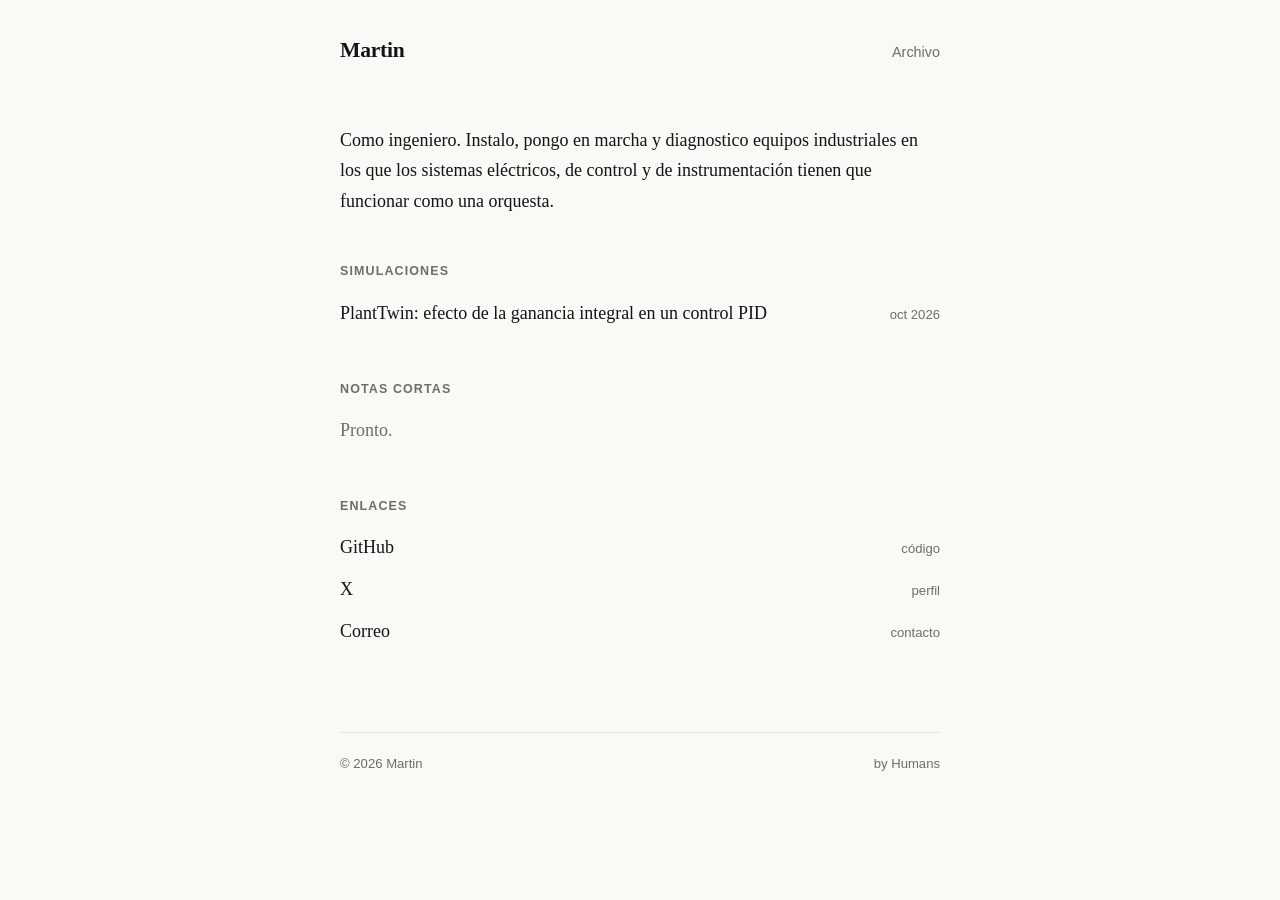
==== index.html @ bfd42780 "Revise introduction text in index.html Refine the introduction paragraph for clarity and emphasis on" ====
<!doctype html>
<html lang="es">
<head>
  <meta charset="utf-8">
  <meta name="viewport" content="width=device-width, initial-scale=1">
  <title>Martin · Simulaciones</title>
  <meta name="description" content="Simulaciones, experimentos y notas técnicas sobre control, sistemas y automatización.">
  <meta property="og:type" content="website">
  <meta property="og:title" content="Martin · Simulaciones">
  <meta property="og:description" content="Simulaciones, experimentos y notas técnicas sobre control, sistemas y automatización.">
  <meta name="theme-color" content="#faf9f5" media="(prefers-color-scheme: light)">
  <meta name="theme-color" content="#191918" media="(prefers-color-scheme: dark)">
  <link rel="icon" href="data:image/svg+xml,%3Csvg xmlns='http://www.w3.org/2000/svg' viewBox='0 0 32 32'%3E%3Crect width='32' height='32' rx='7' fill='%23b5532f'/%3E%3Cpath d='M5 22 Q 11 4 16 16 T 27 10' fill='none' stroke='white' stroke-width='2.5' stroke-linecap='round'/%3E%3C/svg%3E">
  <link rel="stylesheet" href="assets/style.css">
  <link rel="stylesheet" href="assets/projects.css">
</head>
<body>
  <div class="wrap">

    <header class="site-header">
      <a class="site-title" href="./">Martin</a>
      <nav class="site-nav">
        <a href="archive.html">Archivo</a>
      </nav>
    </header>

    <main>
      <section class="intro">
        <p>
          Como ingeniero.
          Instalo, pongo en marcha y diagnostico equipos industriales
          en los que los sistemas eléctricos, de control y de instrumentación tienen que funcionar como una orquesta.
        </p>
        <p>
          
        </p>
      </section>

      <h2>Simulaciones</h2>
      <ul class="entries" data-posts="simulacion"></ul>

      <h2>Notas cortas</h2>
      <ul class="entries" data-posts="nota"></ul>

      

      <h2>Enlaces</h2>
      <ul class="entries">
        <li><a href="https://github.com/erg0prox1">GitHub</a><span class="tag">código</span></li>
        <li><a href="https://www.linkedin.com/in/https://x.com/Moir137">X</a><span class="tag">perfil</span></li>
        <li><a href="mailto:beng4l4@proton.es">Correo</a><span class="tag">contacto</span></li>
      </ul>

      <noscript><p class="lead">Activa JavaScript para ver el listado, o entra al <a href="archive.html">archivo</a>.</p></noscript>
    </main>

    <footer class="site-footer">
      <span>© <span id="year">2026</span> Martin</span>
      <span>by Humans</span>
    </footer>

  </div>
  <script src="assets/posts.js"></script>
  <script src="assets/site.js"></script>
  <script src="assets/projects.js"></script>
  
</body>
</html>
---- assets/style.css ----
/* ==========================================================
   Template minimalista para blog de simulaciones
   Inspirado en la estructura editorial de darioamodei.com:
   una sola columna, serif, mucho aire, casi sin adornos.
   Para cambiar la identidad visual, edita solo las variables :root.
   ========================================================== */

:root {
  --bg: #faf9f5;
  --fg: #141413;
  --muted: #6e6d66;
  --rule: #e6e3d9;
  --accent: #b5532f;
  --code-bg: #f1efe7;

  --font-body: "Iowan Old Style", "Palatino Linotype", Palatino, Georgia, "Times New Roman", serif;
  --font-ui: -apple-system, BlinkMacSystemFont, "Segoe UI", Helvetica, Arial, sans-serif;
  --font-mono: ui-monospace, SFMono-Regular, Menlo, Consolas, monospace;

  --measure: 40rem; /* ancho de la columna de texto */
}

@media (prefers-color-scheme: dark) {
  :root {
    --bg: #191918;
    --fg: #ecebe4;
    --muted: #9b9a92;
    --rule: #2c2c2a;
    --accent: #e0825c;
    --code-bg: #232321;
  }
}

* { box-sizing: border-box; }

html { -webkit-text-size-adjust: 100%; }

body {
  margin: 0;
  background: var(--bg);
  color: var(--fg);
  font-family: var(--font-body);
  font-size: 1.125rem;
  line-height: 1.7;
  -webkit-font-smoothing: antialiased;
}

.wrap {
  max-width: var(--measure);
  margin: 0 auto;
  padding: 2rem 1.25rem 4rem;
}

/* ---------- Cabecera ---------- */
.site-header {
  display: flex;
  justify-content: space-between;
  align-items: baseline;
  margin-bottom: 3.5rem;
}

.site-title {
  font-size: 1.35rem;
  font-weight: 600;
  letter-spacing: -0.01em;
  color: var(--fg);
  text-decoration: none;
}

.site-nav a {
  font-family: var(--font-ui);
  font-size: 0.9rem;
  color: var(--muted);
  text-decoration: none;
  margin-left: 1.25rem;
}
.site-nav a:hover { color: var(--fg); }

/* ---------- Texto ---------- */
a { color: var(--fg); text-decoration-color: var(--rule); text-underline-offset: 3px; text-decoration-thickness: 1px; }
a:hover { text-decoration-color: var(--accent); }

h1, h2, h3 { line-height: 1.25; letter-spacing: -0.01em; }

h1 { font-size: 2.1rem; font-weight: 600; margin: 0 0 0.5rem; }

h2 {
  font-family: var(--font-ui);
  font-size: 0.78rem;
  font-weight: 600;
  text-transform: uppercase;
  letter-spacing: 0.09em;
  color: var(--muted);
  margin: 3rem 0 0.75rem;
}

.post h2 {
  font-family: var(--font-body);
  font-size: 1.5rem;
  text-transform: none;
  letter-spacing: -0.01em;
  color: var(--fg);
  margin: 2.5rem 0 0.5rem;
}

.post h3 { font-size: 1.15rem; margin: 2rem 0 0.25rem; }

p { margin: 0 0 1.15rem; }

.intro p:first-child { margin-top: 0; }

.lead { color: var(--muted); }

blockquote {
  margin: 1.5rem 0;
  padding-left: 1.1rem;
  border-left: 2px solid var(--rule);
  color: var(--muted);
}

hr { border: 0; border-top: 1px solid var(--rule); margin: 2.5rem 0; }

code, pre { font-family: var(--font-mono); font-size: 0.88em; }
code { background: var(--code-bg); padding: 0.1em 0.35em; border-radius: 4px; }
pre {
  background: var(--code-bg);
  padding: 1rem 1.1rem;
  border-radius: 8px;
  overflow-x: auto;
  line-height: 1.5;
  margin: 1.5rem 0;
}
pre code { background: none; padding: 0; }

img, video, canvas, svg { max-width: 100%; height: auto; }

figure { margin: 2rem 0; }
figcaption {
  font-family: var(--font-ui);
  font-size: 0.82rem;
  color: var(--muted);
  margin-top: 0.5rem;
}

table { border-collapse: collapse; width: 100%; font-size: 0.95rem; margin: 1.5rem 0; }
th, td { text-align: left; padding: 0.5rem 0.6rem; border-bottom: 1px solid var(--rule); }
th { font-family: var(--font-ui); font-size: 0.78rem; text-transform: uppercase; letter-spacing: 0.06em; color: var(--muted); }

/* ---------- Listas de entradas (home y archivo) ---------- */
.entries { list-style: none; margin: 0; padding: 0; }
.entries li {
  display: flex;
  justify-content: space-between;
  align-items: baseline;
  gap: 1rem;
  padding: 0.35rem 0;
}
.entries a { text-decoration: none; }
.entries a:hover { text-decoration: underline; text-decoration-color: var(--accent); }
.entries time, .entries .tag {
  font-family: var(--font-ui);
  font-size: 0.82rem;
  color: var(--muted);
  white-space: nowrap;
}
.entries .empty { color: var(--muted); }

/* ---------- Entrada individual ---------- */
.post-meta {
  font-family: var(--font-ui);
  font-size: 0.85rem;
  color: var(--muted);
  margin-bottom: 2.5rem;
}
.post-meta .dot { margin: 0 0.4rem; }

.back {
  display: inline-block;
  margin-top: 3rem;
  font-family: var(--font-ui);
  font-size: 0.9rem;
  color: var(--muted);
  text-decoration: none;
}
.back:hover { color: var(--fg); }

/* ---------- Bloque de simulación embebida ---------- */
.sim {
  border: 1px solid var(--rule);
  border-radius: 10px;
  padding: 1rem;
  margin: 2rem 0;
  font-family: var(--font-ui);
}
.sim canvas { display: block; width: 100%; height: 280px; }
.sim .controls {
  display: grid;
  grid-template-columns: repeat(auto-fit, minmax(9rem, 1fr));
  gap: 0.75rem 1.25rem;
  margin-top: 1rem;
  font-size: 0.85rem;
  color: var(--muted);
}
.sim label { display: flex; flex-direction: column; gap: 0.2rem; }
.sim label output { color: var(--fg); font-variant-numeric: tabular-nums; }
.sim input[type="range"] { width: 100%; accent-color: var(--accent); }
.sim .readout { margin-top: 0.9rem; font-size: 0.85rem; color: var(--muted); }
.sim .readout strong { color: var(--fg); font-weight: 600; }

/* iframe para simulaciones pesadas hospedadas aparte */
.embed { width: 100%; height: 520px; border: 1px solid var(--rule); border-radius: 10px; background: var(--bg); }

/* ---------- Pie ---------- */
.site-footer {
  margin-top: 5rem;
  padding-top: 1.25rem;
  border-top: 1px solid var(--rule);
  font-family: var(--font-ui);
  font-size: 0.82rem;
  color: var(--muted);
  display: flex;
  justify-content: space-between;
  flex-wrap: wrap;
  gap: 0.5rem;
}
.site-footer a { color: var(--muted); }

@media (max-width: 480px) {
  body { font-size: 1.05rem; }
  h1 { font-size: 1.7rem; }
  .site-header { margin-bottom: 2.5rem; }
}

@media print {
  .site-nav, .site-footer, .back { display: none; }
  body { background: #fff; color: #000; }
}
---- assets/projects.css ----
/* Sección "Proyectos open source". Usa las variables de style.css. */

.projects {
  display: grid;
  gap: 2.25rem;
  margin: 1rem 0 0;
}

.proj-gallery {
  display: flex;
  gap: .75rem;
  overflow-x: auto;
  scroll-snap-type: x mandatory;
  -webkit-overflow-scrolling: touch;
  margin-bottom: .9rem;
  padding-bottom: .25rem;
}

.proj-gallery a {
  flex: 0 0 100%;
  scroll-snap-align: start;
  display: block;
  border: 1px solid var(--rule);
  border-radius: 6px;
  overflow: hidden;
  background: var(--code-bg);
}

/* Si hay más de una imagen, se asoma la siguiente para invitar a deslizar */
.proj-gallery a:not(:only-child) { flex-basis: 88%; }

.proj-gallery img {
  display: block;
  width: 100%;
  height: auto;
  max-height: 22rem;
  object-fit: cover;
}

.proj-title {
  margin: 0 0 .35rem;
  font-size: 1.15rem;
  line-height: 1.3;
}

.proj-desc {
  margin: 0 0 .7rem;
  color: var(--muted);
}

.proj-meta {
  display: flex;
  flex-wrap: wrap;
  align-items: center;
  gap: .5rem .75rem;
}

.proj-meta .tag {
  font-family: var(--font-ui);
  font-size: .8rem;
  color: var(--muted);
}

.proj-repo {
  margin-left: auto;
  font-family: var(--font-ui);
  font-size: .9rem;
  color: var(--accent);
  text-decoration: none;
  border-bottom: 1px solid currentColor;
}

.proj-repo:hover { opacity: .8; }

@media print {
  .proj-gallery { display: none; }
}
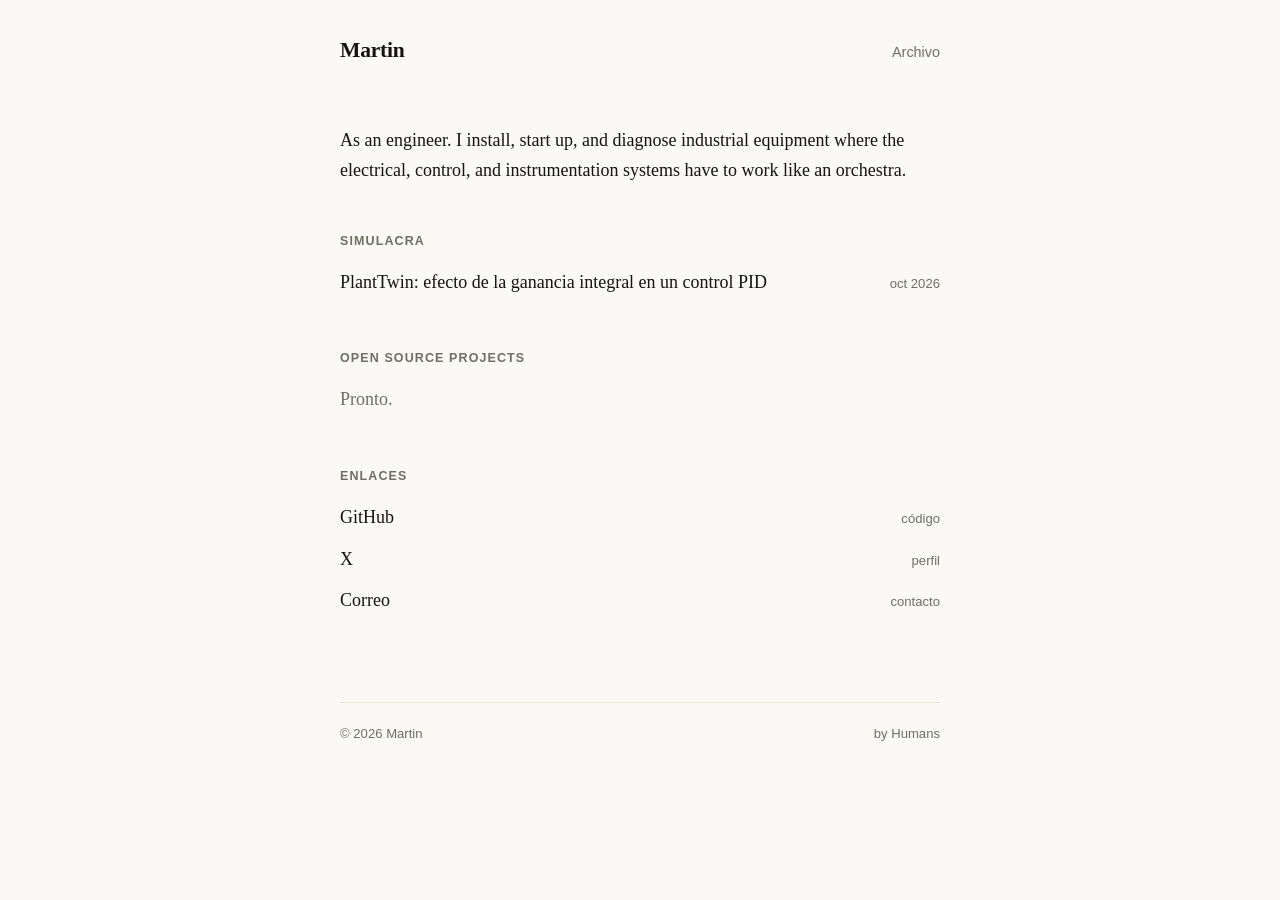
==== commit 06d3390e: "Update text and section titles in index.html" ====
--- a/index.html
+++ b/index.html
@@ -27,19 +27,17 @@
     <main>
       <section class="intro">
         <p>
-          Como ingeniero.
-          Instalo, pongo en marcha y diagnostico equipos industriales
-          en los que los sistemas eléctricos, de control y de instrumentación tienen que funcionar como una orquesta.
+          As an engineer. I install, start up, and diagnose industrial equipment where the electrical, control, and instrumentation systems have to work like an orchestra.
         </p>
         <p>
           
         </p>
       </section>
 
-      <h2>Simulaciones</h2>
+      <h2>Simulacra</h2>
       <ul class="entries" data-posts="simulacion"></ul>
 
-      <h2>Notas cortas</h2>
+      <h2>Open Source Projects</h2>
       <ul class="entries" data-posts="nota"></ul>
 
       
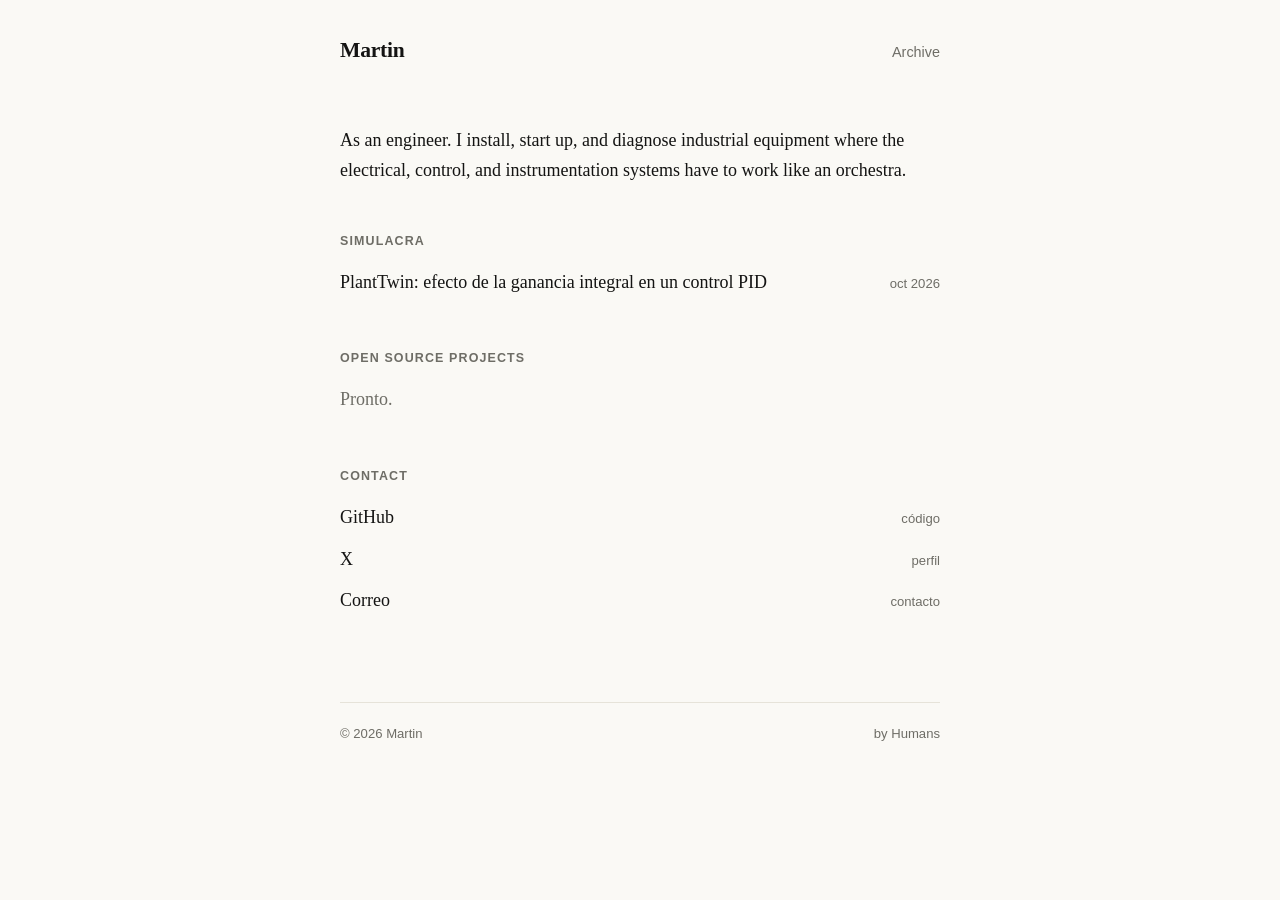
==== commit c80d1829: "Update titles and links in index.html" ====
--- a/index.html
+++ b/index.html
@@ -3,7 +3,7 @@
 <head>
   <meta charset="utf-8">
   <meta name="viewport" content="width=device-width, initial-scale=1">
-  <title>Martin · Simulaciones</title>
+  <title>Martin · Simulatio</title>
   <meta name="description" content="Simulaciones, experimentos y notas técnicas sobre control, sistemas y automatización.">
   <meta property="og:type" content="website">
   <meta property="og:title" content="Martin · Simulaciones">
@@ -20,7 +20,7 @@
     <header class="site-header">
       <a class="site-title" href="./">Martin</a>
       <nav class="site-nav">
-        <a href="archive.html">Archivo</a>
+        <a href="archive.html">Archive</a>
       </nav>
     </header>
 
@@ -42,7 +42,7 @@
 
       
 
-      <h2>Enlaces</h2>
+      <h2>Contact</h2>
       <ul class="entries">
         <li><a href="https://github.com/erg0prox1">GitHub</a><span class="tag">código</span></li>
         <li><a href="https://www.linkedin.com/in/https://x.com/Moir137">X</a><span class="tag">perfil</span></li>
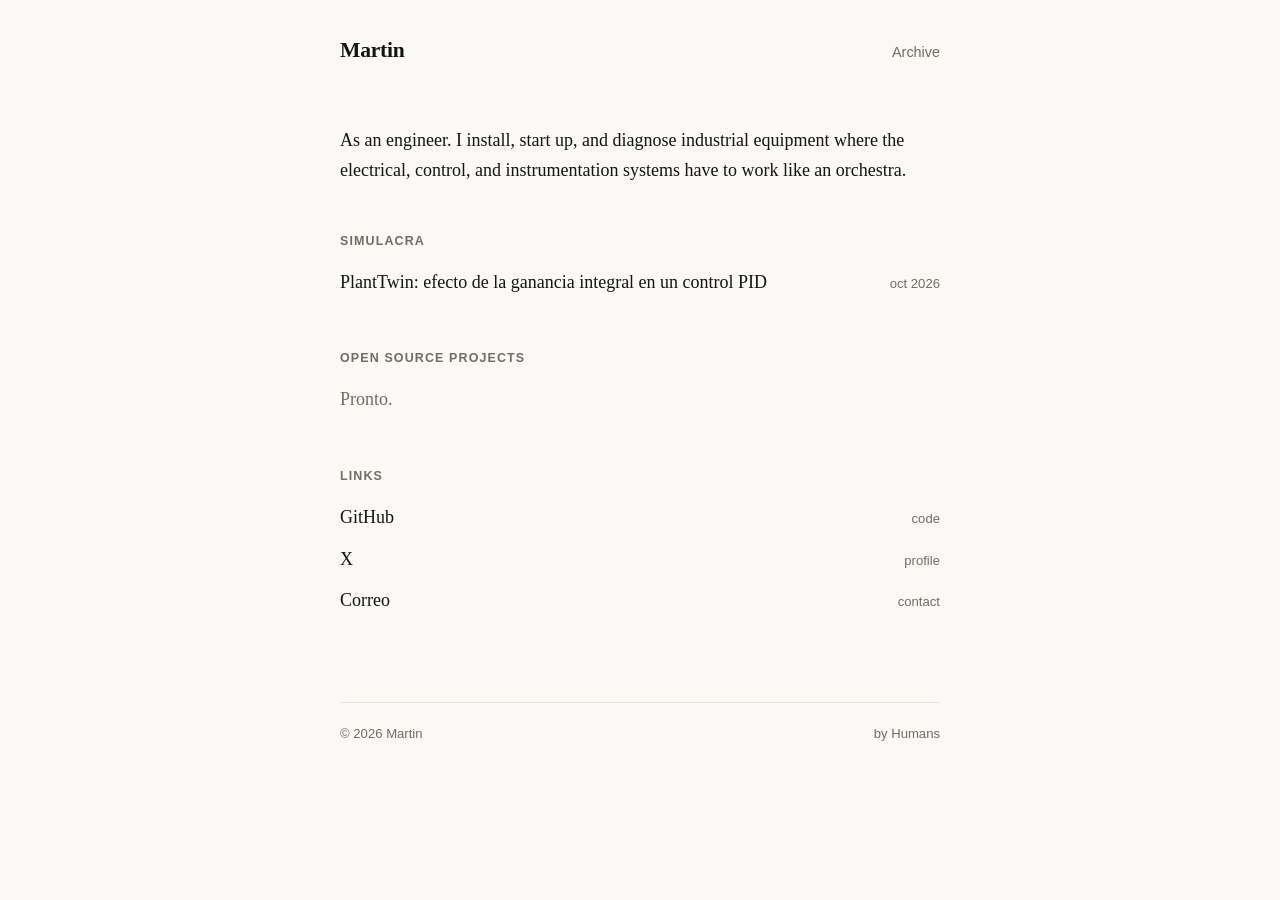
==== commit e334e2ff: "Change 'Contact' heading to 'Links' and update entries" ====
--- a/index.html
+++ b/index.html
@@ -42,11 +42,11 @@
 
       
 
-      <h2>Contact</h2>
+      <h2>Links</h2>
       <ul class="entries">
-        <li><a href="https://github.com/erg0prox1">GitHub</a><span class="tag">código</span></li>
-        <li><a href="https://www.linkedin.com/in/https://x.com/Moir137">X</a><span class="tag">perfil</span></li>
-        <li><a href="mailto:beng4l4@proton.es">Correo</a><span class="tag">contacto</span></li>
+        <li><a href="https://github.com/erg0prox1">GitHub</a><span class="tag">code</span></li>
+        <li><a href="https://www.linkedin.com/in/https://x.com/Moir137">X</a><span class="tag">profile</span></li>
+        <li><a href="mailto:beng4l4@proton.es">Correo</a><span class="tag">contact</span></li>
       </ul>
 
       <noscript><p class="lead">Activa JavaScript para ver el listado, o entra al <a href="archive.html">archivo</a>.</p></noscript>
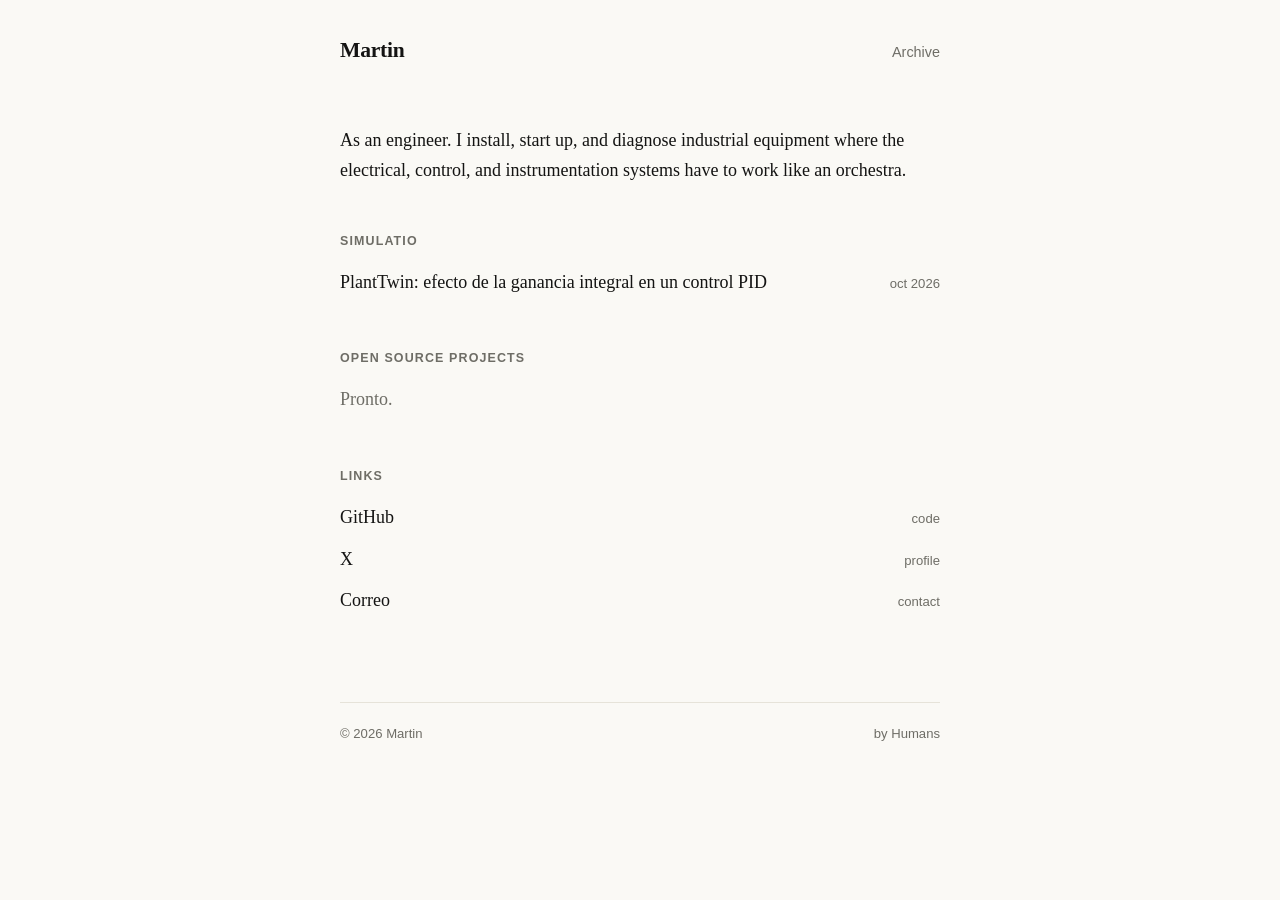
==== commit 8253fbee: "Fix heading and update noscript message in index.html Corrected the heading from 'Simulacra' to 'Sim" ====
--- a/index.html
+++ b/index.html
@@ -34,7 +34,7 @@
         </p>
       </section>
 
-      <h2>Simulacra</h2>
+      <h2>Simulatio</h2>
       <ul class="entries" data-posts="simulacion"></ul>
 
       <h2>Open Source Projects</h2>
@@ -49,7 +49,7 @@
         <li><a href="mailto:beng4l4@proton.es">Correo</a><span class="tag">contact</span></li>
       </ul>
 
-      <noscript><p class="lead">Activa JavaScript para ver el listado, o entra al <a href="archive.html">archivo</a>.</p></noscript>
+      <noscript><p class="lead">Activa JavaScript para ver el listado, o entra al <a href="archive.html">archive</a>.</p></noscript>
     </main>
 
     <footer class="site-footer">
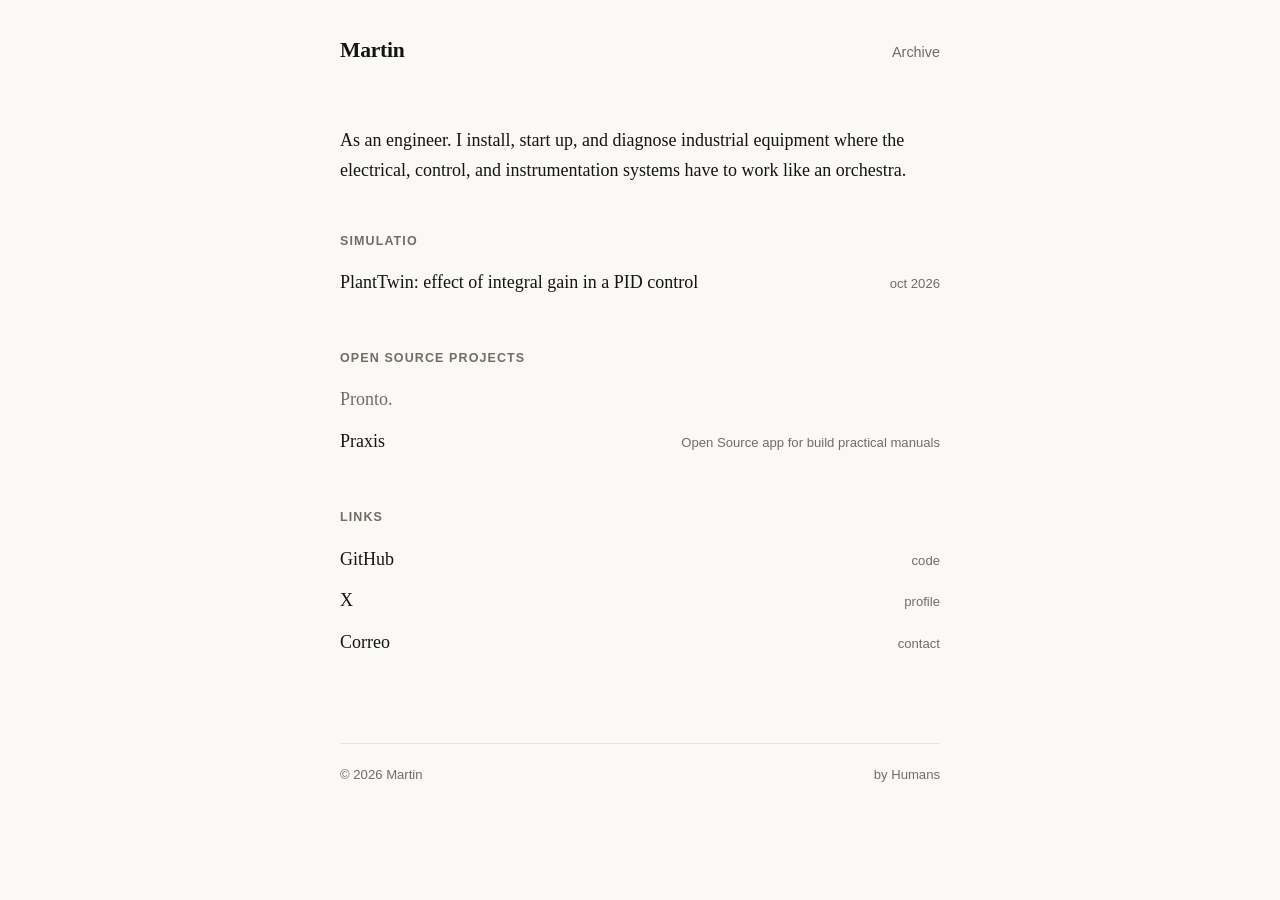
==== commit 4f705625: "Add Praxis project link to open source section Added a new entry for the Praxis open source project." ====
--- a/index.html
+++ b/index.html
@@ -40,6 +40,11 @@
       <h2>Open Source Projects</h2>
       <ul class="entries" data-posts="nota"></ul>
 
+      <ul class="entries">
+        <li><a href="https://github.com/erg0prox1/praxis">Praxis</a><span class="tag">Open Source app for build practical manuals</span></li>
+      
+      </ul>
+
       
 
       <h2>Links</h2>
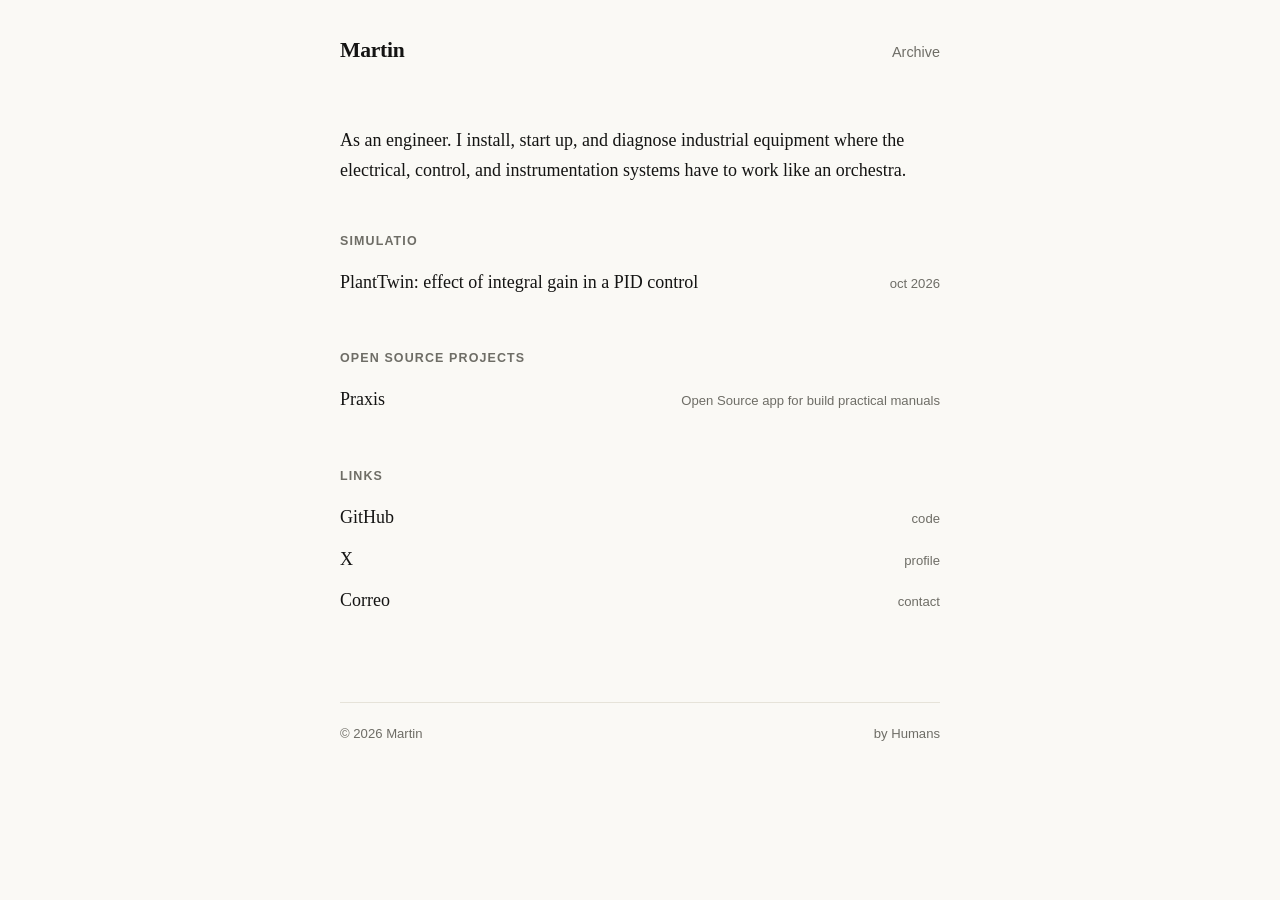
==== commit c64c2598: "Update Open Source Projects section in index.html Removed an empty list for 'nota' and added a list " ====
--- a/index.html
+++ b/index.html
@@ -38,7 +38,7 @@
       <ul class="entries" data-posts="simulacion"></ul>
 
       <h2>Open Source Projects</h2>
-      <ul class="entries" data-posts="nota"></ul>
+     
 
       <ul class="entries">
         <li><a href="https://github.com/erg0prox1/praxis">Praxis</a><span class="tag">Open Source app for build practical manuals</span></li>
